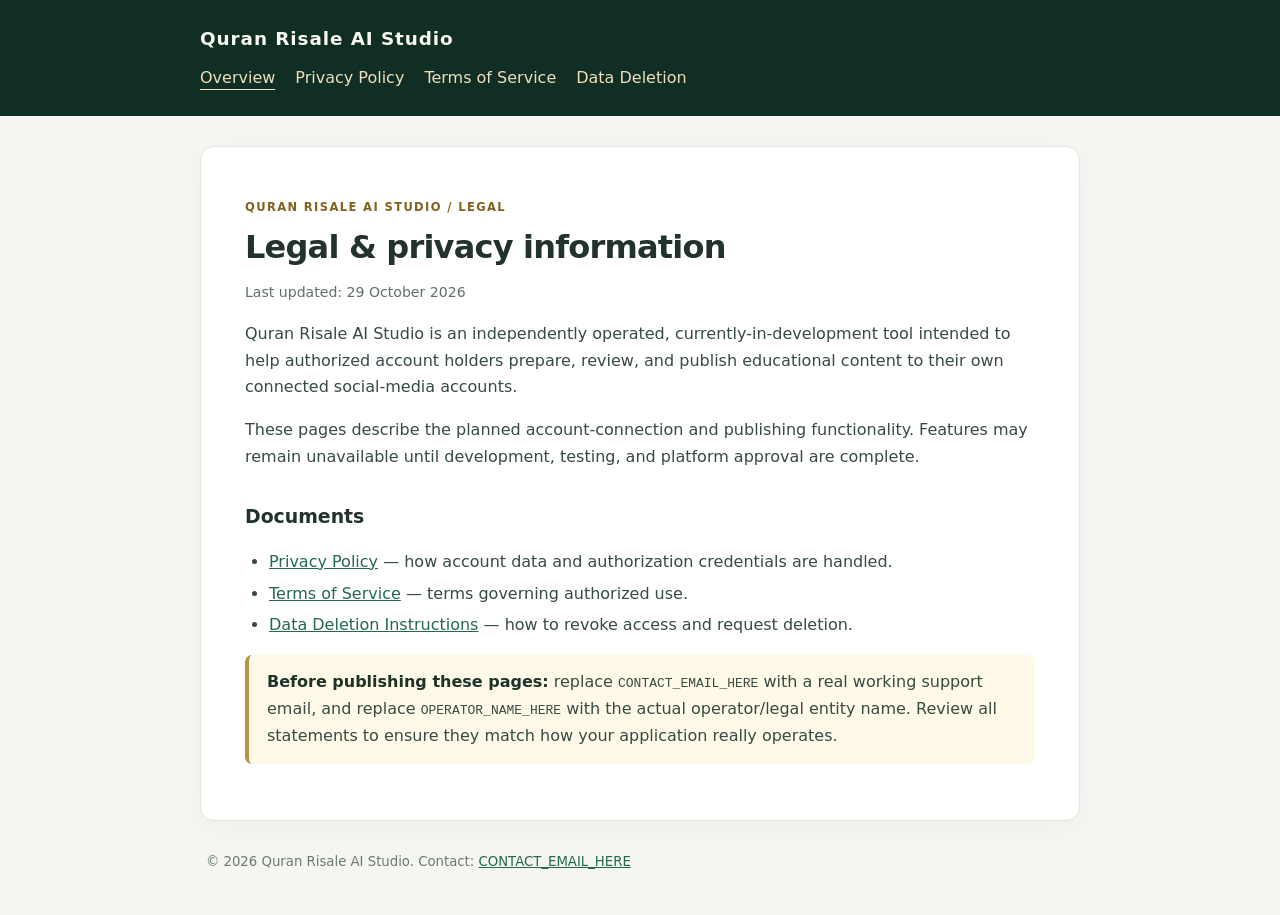
==== index.html @ 97b9589c "first" ====
<!doctype html>
<html lang="en"><head><meta charset="utf-8"><meta name="viewport" content="width=device-width,initial-scale=1"><meta name="robots" content="index,follow"><title>Overview — Quran Risale AI Studio</title><meta name="description" content="Quran Risale AI Studio legal and privacy information"><link rel="stylesheet" href="style.css"></head><body>
<header><div class="brand">Quran Risale AI Studio</div><nav aria-label="Legal pages"><a href="index.html" aria-current="page">Overview</a><a href="privacy.html" >Privacy Policy</a><a href="terms.html" >Terms of Service</a><a href="deletion.html" >Data Deletion</a></nav></header>
<main><p class="eyebrow">Quran Risale AI Studio / Legal</p><h1>Legal &amp; privacy information</h1><p class="updated">Last updated: 29 October 2026</p><p>Quran Risale AI Studio is an independently operated, currently-in-development tool intended to help authorized account holders prepare, review, and publish educational content to their own connected social-media accounts.</p><p>These pages describe the planned account-connection and publishing functionality. Features may remain unavailable until development, testing, and platform approval are complete.</p><h2>Documents</h2><ul><li><a href="privacy.html">Privacy Policy</a> — how account data and authorization credentials are handled.</li><li><a href="terms.html">Terms of Service</a> — terms governing authorized use.</li><li><a href="deletion.html">Data Deletion Instructions</a> — how to revoke access and request deletion.</li></ul><p class="notice"><strong>Before publishing these pages:</strong> replace <code>CONTACT_EMAIL_HERE</code> with a real working support email, and replace <code>OPERATOR_NAME_HERE</code> with the actual operator/legal entity name. Review all statements to ensure they match how your application really operates.</p></main><footer>© 2026 Quran Risale AI Studio. Contact: <a href="mailto:CONTACT_EMAIL_HERE">CONTACT_EMAIL_HERE</a></footer></body></html>
---- style.css ----
:root{color-scheme:light;--ink:#21332b;--muted:#5e7068;--accent:#97772f;--surface:#fff;--bg:#f5f6f2;--line:#e4e7e0}*{box-sizing:border-box}html{font-family:system-ui,-apple-system,Segoe UI,Roboto,Arial,sans-serif;line-height:1.68}body{margin:0;background:var(--bg);color:var(--ink)}header{background:#102e24;color:#f6f7ef;padding:24px max(24px,calc((100vw - 880px)/2));}header .brand{font-size:1.15rem;letter-spacing:.05em;font-weight:650}nav{display:flex;flex-wrap:wrap;gap:20px;margin-top:10px}nav a{color:#efdfbb;text-decoration:none}nav a[aria-current=page]{text-decoration:underline;text-underline-offset:6px}main{max-width:880px;background:var(--surface);border:1px solid var(--line);border-radius:14px;margin:30px auto;padding:40px 44px;box-shadow:0 5px 24px rgba(10,33,22,.035)}h1{line-height:1.18;letter-spacing:-.025em;font-size:2rem;margin:0 0 12px}h2{font-size:1.18rem;margin:30px 0 10px}h3{font-size:1rem;margin:18px 0 6px}p,li{color:#364b41}ul{padding-left:24px}li{margin:5px 0}a{color:#236950;overflow-wrap:anywhere}strong{color:#1c3428}.eyebrow{color:#82621f;letter-spacing:.12em;text-transform:uppercase;font-size:.72rem;font-weight:750}.updated{color:var(--muted);font-size:.88rem}.notice{padding:14px 18px;background:#fff9e9;border-left:4px solid #ba9346;border-radius:7px}.small{font-size:.89rem;color:var(--muted)}footer{max-width:880px;margin:24px auto 42px;padding:0 6px;color:#6c7972;font-size:.83rem}@media(max-width:720px){main{margin:14px 10px;padding:26px 22px}header{padding:20px}footer{padding:0 18px}h1{font-size:1.55rem}}
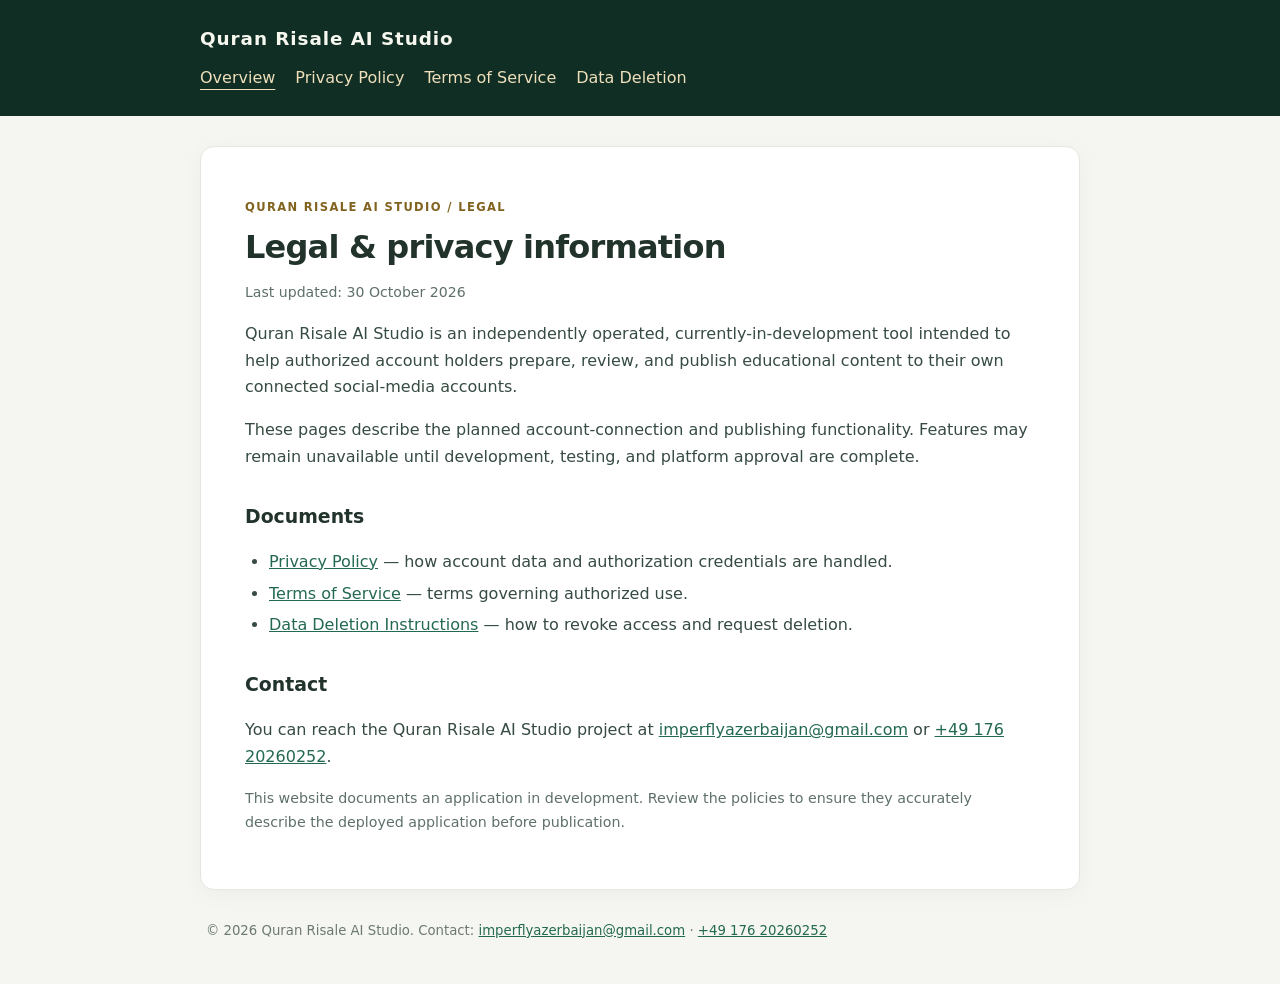
==== commit b643c99c: "Update legal pages and contact information" ====
--- a/index.html
+++ b/index.html
@@ -1,4 +1,4 @@
 <!doctype html>
 <html lang="en"><head><meta charset="utf-8"><meta name="viewport" content="width=device-width,initial-scale=1"><meta name="robots" content="index,follow"><title>Overview — Quran Risale AI Studio</title><meta name="description" content="Quran Risale AI Studio legal and privacy information"><link rel="stylesheet" href="style.css"></head><body>
 <header><div class="brand">Quran Risale AI Studio</div><nav aria-label="Legal pages"><a href="index.html" aria-current="page">Overview</a><a href="privacy.html" >Privacy Policy</a><a href="terms.html" >Terms of Service</a><a href="deletion.html" >Data Deletion</a></nav></header>
-<main><p class="eyebrow">Quran Risale AI Studio / Legal</p><h1>Legal &amp; privacy information</h1><p class="updated">Last updated: 29 October 2026</p><p>Quran Risale AI Studio is an independently operated, currently-in-development tool intended to help authorized account holders prepare, review, and publish educational content to their own connected social-media accounts.</p><p>These pages describe the planned account-connection and publishing functionality. Features may remain unavailable until development, testing, and platform approval are complete.</p><h2>Documents</h2><ul><li><a href="privacy.html">Privacy Policy</a> — how account data and authorization credentials are handled.</li><li><a href="terms.html">Terms of Service</a> — terms governing authorized use.</li><li><a href="deletion.html">Data Deletion Instructions</a> — how to revoke access and request deletion.</li></ul><p class="notice"><strong>Before publishing these pages:</strong> replace <code>CONTACT_EMAIL_HERE</code> with a real working support email, and replace <code>OPERATOR_NAME_HERE</code> with the actual operator/legal entity name. Review all statements to ensure they match how your application really operates.</p></main><footer>© 2026 Quran Risale AI Studio. Contact: <a href="mailto:CONTACT_EMAIL_HERE">CONTACT_EMAIL_HERE</a></footer></body></html>+<main><p class="eyebrow">Quran Risale AI Studio / Legal</p><h1>Legal &amp; privacy information</h1><p class="updated">Last updated: 30 October 2026</p><p>Quran Risale AI Studio is an independently operated, currently-in-development tool intended to help authorized account holders prepare, review, and publish educational content to their own connected social-media accounts.</p><p>These pages describe the planned account-connection and publishing functionality. Features may remain unavailable until development, testing, and platform approval are complete.</p><h2>Documents</h2><ul><li><a href="privacy.html">Privacy Policy</a> — how account data and authorization credentials are handled.</li><li><a href="terms.html">Terms of Service</a> — terms governing authorized use.</li><li><a href="deletion.html">Data Deletion Instructions</a> — how to revoke access and request deletion.</li></ul><h2>Contact</h2><p>You can reach the Quran Risale AI Studio project at <a href="mailto:imperflyazerbaijan@gmail.com">imperflyazerbaijan@gmail.com</a> or <a href="tel:+4917620260252">+49 176 20260252</a>.</p><p class="small">This website documents an application in development. Review the policies to ensure they accurately describe the deployed application before publication.</p></main><footer>© 2026 Quran Risale AI Studio. Contact: <a href="mailto:imperflyazerbaijan@gmail.com">imperflyazerbaijan@gmail.com</a> · <a href="tel:+4917620260252">+49 176 20260252</a></footer></body></html>
